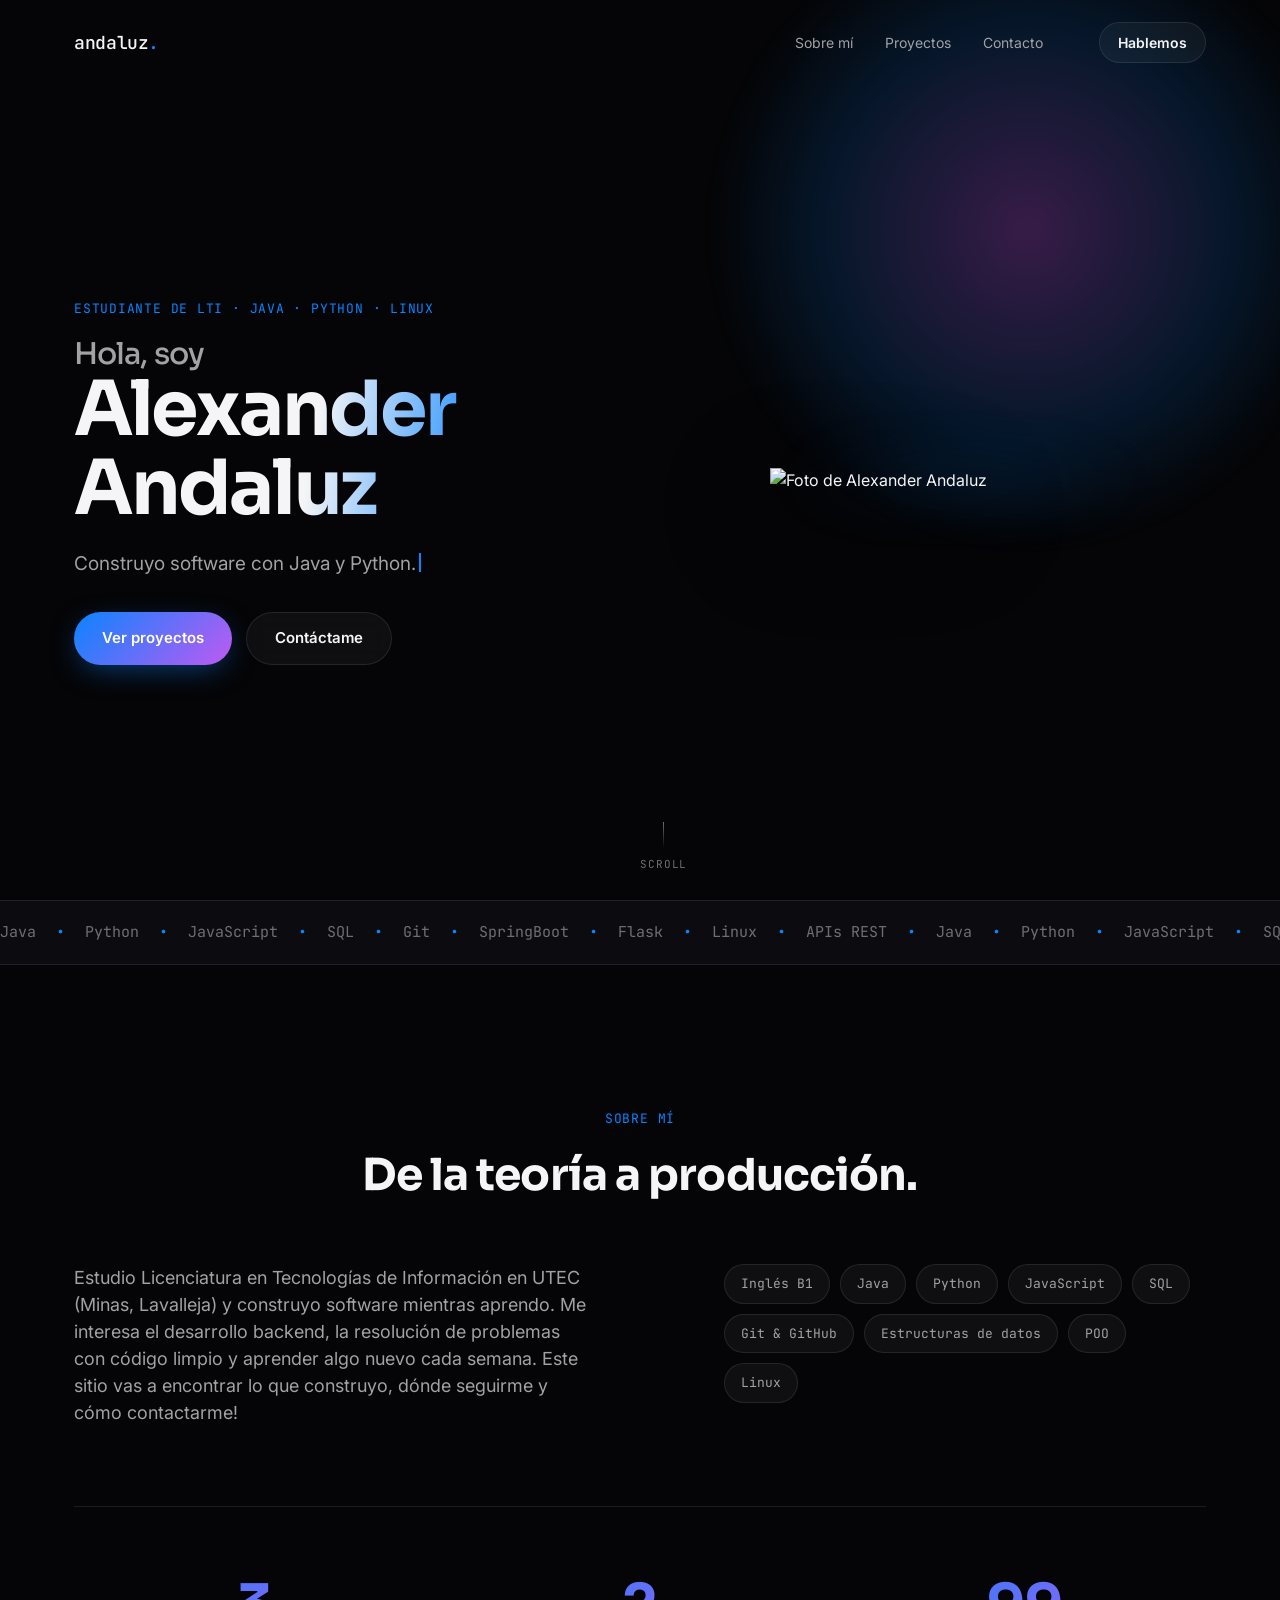
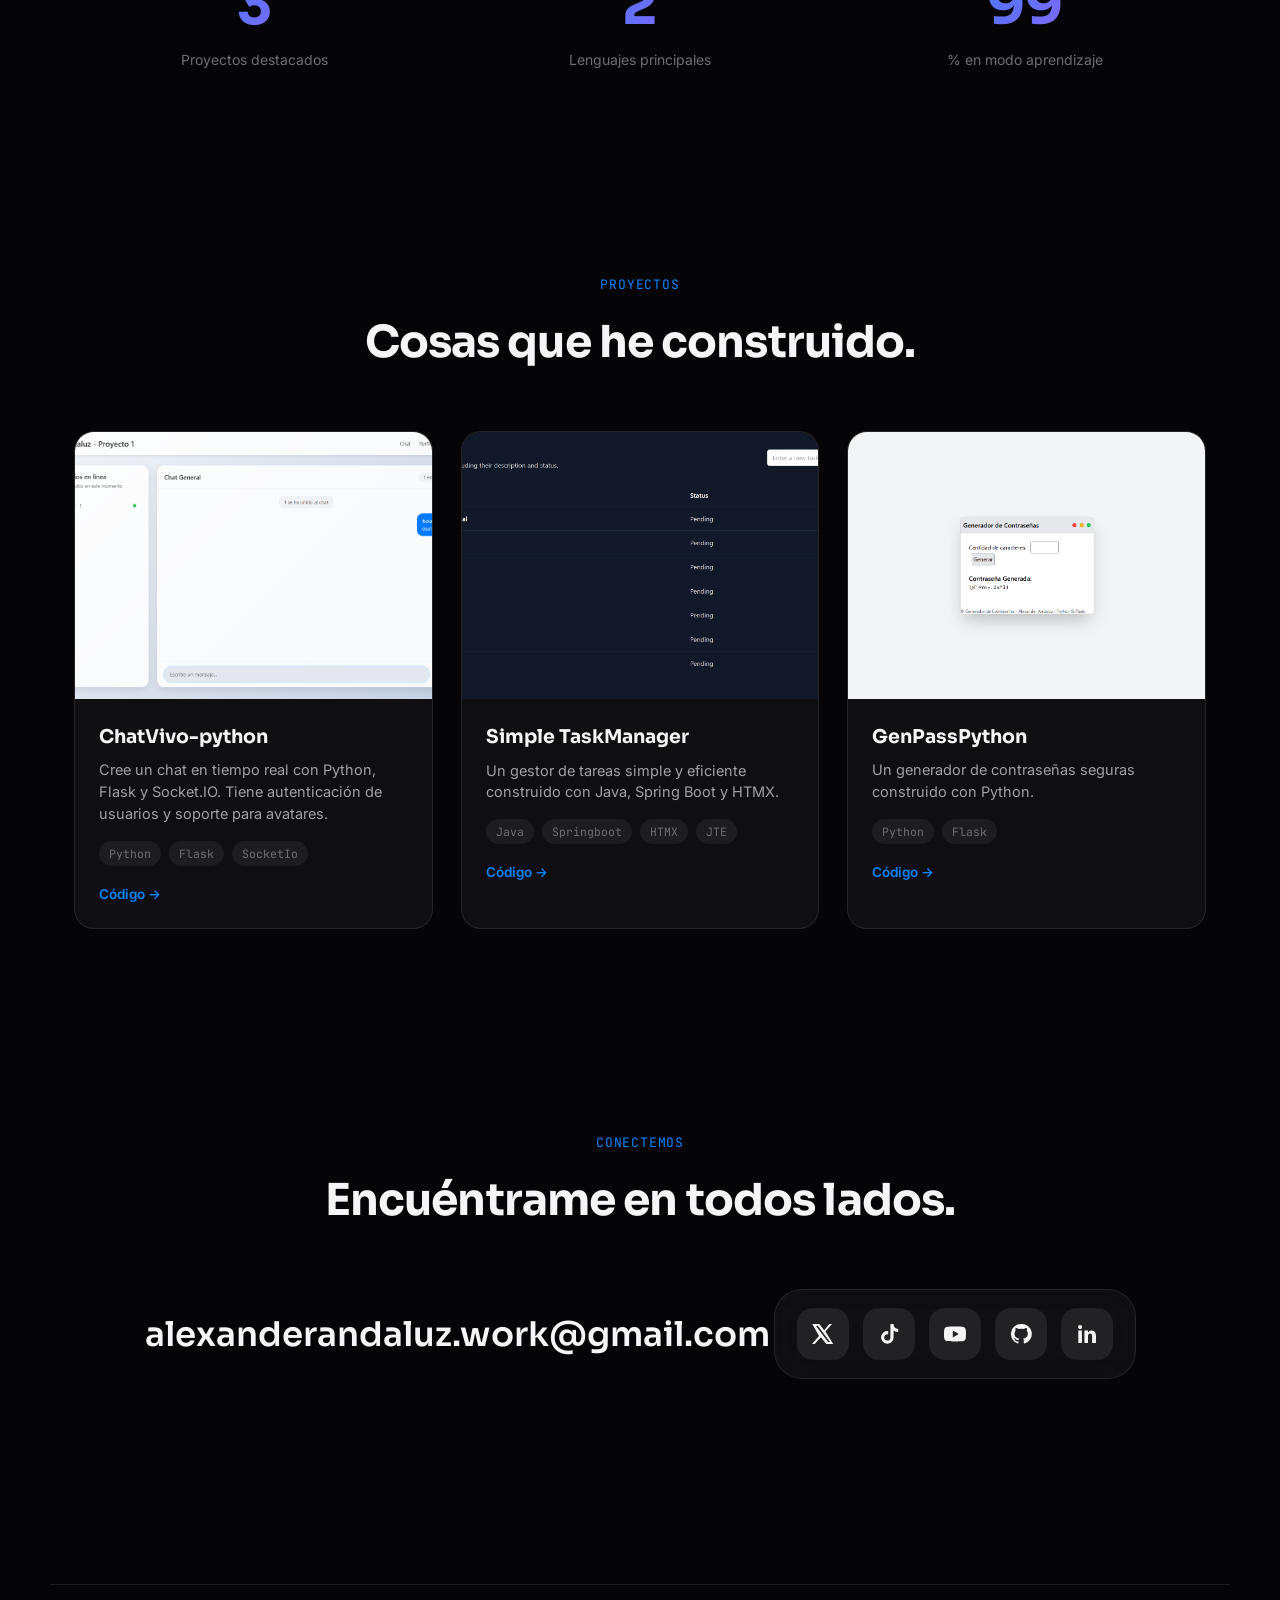
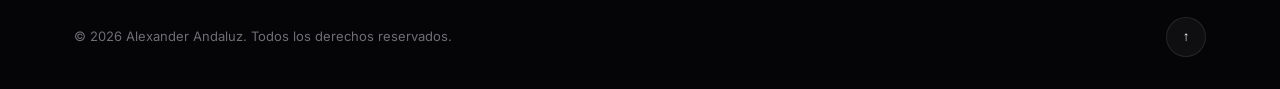
==== index.html @ b4e644f8 "Carga" ====
<!DOCTYPE html>
<html lang="es">
<head>
<meta charset="UTF-8">
<meta name="viewport" content="width=device-width, initial-scale=1.0">
<title>Alexander Andaluz — Desarrollador</title>
<meta name="description" content="Alexander Andaluz. Estudiante de LTI en UTEC. Desarrollador Java & Python. Portafolio y proyectos.">

<!-- ============================================================
     TIP: Aquí puedes cambiar el título de la pestaña y la descripción
     que aparece cuando compartes el link (SEO / redes sociales).
============================================================ -->

<!-- Tipografías: Sora (display), Inter (texto), JetBrains Mono (detalles/código) -->
<link rel="preconnect" href="https://fonts.googleapis.com">
<link rel="preconnect" href="https://fonts.gstatic.com" crossorigin>
<link href="https://fonts.googleapis.com/css2?family=Sora:wght@400;600;700;800&family=Inter:wght@400;500;600&family=JetBrains+Mono:wght@400;500&display=swap" rel="stylesheet">

<link rel="stylesheet" href="css/style.css">
</head>
<body>

<!-- ============================================================
     BARRA DE NAVEGACIÓN
============================================================ -->
<header class="nav" id="nav">
  <div class="nav__inner">
    <a href="#inicio" class="nav__logo">andaluz<span class="dot">.</span></a>

    <nav class="nav__links" id="navLinks">
      <a href="#sobre-mi" class="nav__link">Sobre mí</a>
      <a href="#proyectos" class="nav__link">Proyectos</a>
      <!--<a href="#tienda" class="nav__link">Ebook</a>-->
      <a href="#contacto" class="nav__link">Contacto</a>
    </nav>

    <a href="#contacto" class="nav__cta">Hablemos</a>

    <button class="nav__burger" id="navBurger" aria-label="Abrir menú" aria-expanded="false">
      <span></span><span></span><span></span>
    </button>
  </div>
</header>

<!-- Menú móvil pantalla completa -->
<div class="mobile-menu" id="mobileMenu">
  <a href="#sobre-mi">Sobre mí</a>
  <a href="#proyectos">Proyectos</a>
  <!--<a href="#tienda">Ebook</a>-->
  <a href="#contacto">Contacto</a>
</div>

<main>

  <!-- ============================================================
       HERO
       MODIFICA AQUÍ: tu nombre, tu frase, tu foto
  ============================================================ -->
  <section class="hero" id="inicio">
    <div class="hero__aura" aria-hidden="true"></div>

    <div class="hero__inner">
      <div class="hero__text">
        <p class="eyebrow reveal">Estudiante de LTI · Java · Python · Linux</p>

        <h1 class="hero__title">
          <span class="line reveal">Hola, soy</span>
          <span class="line reveal hero__name">Alexander Andaluz</span>
        </h1>

        <!-- MODIFICA AQUÍ: cambia esta frase por tu propuesta de valor real -->
        <p class="hero__subtitle reveal" id="typedText"></p>

        <div class="hero__actions reveal">
          <a href="#proyectos" class="btn btn--primary">Ver proyectos</a>
          <a href="#contacto" class="btn btn--ghost">Contáctame</a>
        </div>
      </div>

      <div class="hero__photo reveal">
        <div class="hero__photo-glow" aria-hidden="true"></div>
        <!-- MODIFICA AQUÍ: reemplaza esta imagen por tu foto de cuerpo completo, PNG sin fondo -->
        <img src="img/alexander.png" alt="Foto de Alexander Andaluz" class="hero__photo-img">
      </div>
    </div>

    <div class="scroll-hint reveal" aria-hidden="true">
      <span></span>
      Scroll
    </div>
  </section>

  <!-- ============================================================
       CINTA DE TECNOLOGÍAS (marquee infinito)
       MODIFICA AQUÍ: agrega/quita las tecnologías que dominas
  ============================================================ -->
  <section class="marquee" aria-label="Tecnologías">
    <div class="marquee__track">
      <span>Java</span><span>•</span>
      <span>Python</span><span>•</span>
      <span>JavaScript</span><span>•</span>
      <span>SQL</span><span>•</span>
      <span>Git</span><span>•</span>
      <span>SpringBoot</span><span>•</span>
      <span>Flask</span><span>•</span>
      <span>Linux</span><span>•</span>
      <span>APIs REST</span><span>•</span>
      <span>Java</span><span>•</span>
      <span>Python</span><span>•</span>
      <span>JavaScript</span><span>•</span>
      <span>SQL</span><span>•</span>
      <span>Git</span><span>•</span>
      <span>Linux</span><span>•</span>
      <span>APIs REST</span><span>•</span>
    </div>
  </section>

  <!-- ============================================================
       SOBRE MÍ
       MODIFICA AQUÍ: tu biografía y tus habilidades
  ============================================================ -->
  <section class="about" id="sobre-mi">
    <div class="section-head">
      <p class="eyebrow reveal">Sobre mí</p>
      <h2 class="section-title reveal">De la teoría a producción.</h2>
    </div>

    <div class="about__grid">
      <!-- MODIFICA AQUÍ: escribe tu historia real (2-3 párrafos cortos) -->
      <p class="about__text reveal">
        Estudio Licenciatura en Tecnologías de Información en UTEC (Minas, Lavalleja) y construyo software
        mientras aprendo. Me interesa el desarrollo backend, la resolución de
        problemas con código limpio y aprender algo nuevo cada semana. Este
        sitio vas a encontrar lo que construyo,
        dónde seguirme y cómo contactarme!
      </p>

      <div class="skills reveal">
        <!-- MODIFICA AQUÍ: agrega, quita o reordena tus habilidades -->
        <span class="skill-pill">Inglés B1</span>
        <span class="skill-pill">Java</span>
        <span class="skill-pill">Python</span>
        <span class="skill-pill">JavaScript</span>
        <span class="skill-pill">SQL</span>
        <span class="skill-pill">Git & GitHub</span>
        <span class="skill-pill">Estructuras de datos</span>
        <span class="skill-pill">POO</span>
        <span class="skill-pill">Linux</span>
      </div>
    </div>

    <div class="stats reveal">
      <!-- MODIFICA AQUÍ: tus números reales (proyectos, años, certificados...) -->
      <div class="stat">
        <span class="stat__num" data-count="3">0</span>
        <span class="stat__label">Proyectos destacados</span>
      </div>
      <div class="stat">
        <span class="stat__num" data-count="2">0</span>
        <span class="stat__label">Lenguajes principales</span>
      </div>
      <div class="stat">
        <span class="stat__num" data-count="100">0</span>
        <span class="stat__label">% en modo aprendizaje</span>
      </div>
    </div>
  </section>

  <!-- ============================================================
       PROYECTOS DESTACADOS
       MODIFICA AQUÍ: cada tarjeta = un proyecto (imagen, texto, links)
  ============================================================ -->
  <section class="projects" id="proyectos">
    <div class="section-head">
      <p class="eyebrow reveal">Proyectos</p>
      <h2 class="section-title reveal">Cosas que he construido.</h2>
    </div>

    <div class="projects__grid">

      <!-- PROYECTO 1 — MODIFICA AQUÍ -->
      <article class="project-card reveal">
        <div class="project-card__img">
          <img src="img/proyecto-1.png" alt="Vista previa del proyecto 1">
        </div>
        <div class="project-card__body">
          <h3>ChatVivo-python</h3>
          <p>Cree un chat en tiempo real con Python, Flask y Socket.IO. Tiene autenticación de usuarios y soporte para avatares.</p>
          <div class="project-card__tags">
            <span>Python</span><span>Flask</span><span>SocketIo</span>
          </div>
          <div class="project-card__links">
            <a href="https://github.com/alexanderandaluz9/ChatVivo-python" target="_blank" rel="noopener">Código →</a>
          </div>
        </div>
      </article>

      <!-- PROYECTO 2 — MODIFICA AQUÍ -->
      <article class="project-card reveal">
        <div class="project-card__img">
          <img src="img/proyecto-2.png" alt="Vista previa del proyecto 2">
        </div>
        <div class="project-card__body">
          <h3>Simple TaskManager</h3>
          <p>Un gestor de tareas simple y eficiente construido con Java, Spring Boot y HTMX.</p>
          <div class="project-card__tags">
            <span>Java</span><span>Springboot</span><span>HTMX</span><span>JTE</span>
          </div>
          <div class="project-card__links">
            <a href="https://github.com/alexanderandaluz9/simpletaskmanager" target="_blank" rel="noopener">Código →</a>
          </div>
        </div>
      </article>

      <!-- PROYECTO 3 — MODIFICA AQUÍ -->
      <article class="project-card reveal">
        <div class="project-card__img">
          <img src="img/proyecto-3.png" alt="Vista previa del proyecto 3">
        </div>
        <div class="project-card__body">
          <h3>GenPassPython</h3>
          <p>Un generador de contraseñas seguras construido con Python.</p>
          <div class="project-card__tags">
            <span>Python</span><span>Flask</span>
          </div>
          <div class="project-card__links">
            <a href="https://github.com/alexanderandaluz9/GenPassPython" target="_blank" rel="noopener">Código →</a>
          </div>
        </div>
      </article>

    </div>
  </section>

  <!-- ============================================================
       TIENDA / EBOOK
       MODIFICA AQUÍ: el link "href" del botón debe apuntar a tu
       pasarela de pago / Gumroad / Hotmart / lo que uses.
  ============================================================ -->
  
  <!-- <section class="store" id="tienda">
    <div class="store__card reveal">
      <div class="store__cover">
        <img src="img/ebook-cover.svg" alt="Portada del ebook">
      </div>
      <div class="store__body">
        <p class="eyebrow">Recurso</p>
        <! -- MODIFICA AQUÍ: título y descripción real de tu ebook / producto -- >
        <h2>Nombre de tu Ebook</h2>
        <p class="store__desc">
          Escribe aquí una descripción atractiva de tu ebook o producto: a quién
          va dirigido y qué va a aprender o resolver la persona que lo compre.
        </p>
        <div class="store__price">$XX <span>USD</span></div>
        <! -- MODIFICA AQUÍ: cambia "#" por el link real a tu plataforma de pago externa -- >
        <a href="#" target="_blank" rel="noopener" class="btn btn--primary">Comprar ahora →</a>
      </div>
    </div>
  </section>-->

  <!-- ============================================================
       REDES SOCIALES + CONTACTO
       MODIFICA AQUÍ: reemplaza cada "href='#'" por el link real
       a tu perfil (X, TikTok, YouTube, GitHub, GitLab, LinkedIn)
  ============================================================ -->
  <section class="contact" id="contacto">
    <div class="section-head">
      <p class="eyebrow reveal">Conectemos</p>
      <h2 class="section-title reveal">Encuéntrame en todos lados.</h2>
    </div>

    <!-- MODIFICA AQUÍ: tu correo real -->
    <a href="mailto:alexanderandaluz.work@gmail.com
" class="contact__email reveal">alexanderandaluz.work@gmail.com</a>

    <div class="dock reveal" id="dock">
      <!-- X / Twitter — MODIFICA AQUÍ el href -->
      <a href="https://x.com/IamAndaluz" target="_blank" rel="noopener" class="dock__item" data-label="X">
        <svg viewBox="0 0 24 24" fill="currentColor"><path d="M18.3 2H21l-6.6 7.5L22.2 22h-6.9l-5.4-6.8L3.7 22H1l7-8L1.3 2h7l4.9 6.2L18.3 2Zm-1.2 18h1.9L7 4h-2l12.1 16Z"/></svg>
        <span class="dock__tooltip">X</span>
      </a>
      <!-- TikTok — MODIFICA AQUÍ el href -->
      <a href="https://tiktok.com/@07andaluz" target="_blank" rel="noopener" class="dock__item" data-label="TikTok">
        <svg viewBox="0 0 24 24" fill="currentColor"><path d="M16.6 2h-3.2v13.4a3.1 3.1 0 1 1-2.2-2.98V9.1a6.3 6.3 0 1 0 5.4 6.24V8.6a7.7 7.7 0 0 0 4.6 1.5V6.9a4.4 4.4 0 0 1-4.6-4.9Z"/></svg>
        <span class="dock__tooltip">TikTok</span>
      </a>
      <!-- YouTube — MODIFICA AQUÍ el href -->
      <a href="https://www.youtube.com/@soy.alexanderandaluz" target="_blank" rel="noopener" class="dock__item" data-label="YouTube">
        <svg viewBox="0 0 24 24" fill="currentColor"><path d="M23 12s0-3.4-.4-5a3 3 0 0 0-2.1-2.1C18.9 4.5 12 4.5 12 4.5s-6.9 0-8.5.4A3 3 0 0 0 1.4 7C1 8.6 1 12 1 12s0 3.4.4 5a3 3 0 0 0 2.1 2.1c1.6.4 8.5.4 8.5.4s6.9 0 8.5-.4A3 3 0 0 0 22.6 17c.4-1.6.4-5 .4-5ZM9.8 15.5v-7l6 3.5-6 3.5Z"/></svg>
        <span class="dock__tooltip">YouTube</span>
      </a>
      <!-- GitHub — MODIFICA AQUÍ el href -->
      <a href="https://github.com/alexanderandaluz9" target="_blank" rel="noopener" class="dock__item" data-label="GitHub">
        <svg viewBox="0 0 24 24" fill="currentColor"><path d="M12 2a10 10 0 0 0-3.2 19.5c.5.1.7-.2.7-.5v-1.7c-2.8.6-3.4-1.3-3.4-1.3-.4-1.2-1-1.5-1-1.5-.9-.6.1-.6.1-.6 1 .1 1.5 1 1.5 1 .9 1.5 2.3 1.1 2.9.8.1-.7.4-1.1.6-1.3-2.2-.3-4.6-1.1-4.6-5a4 4 0 0 1 1-2.7c-.1-.3-.5-1.3.1-2.7 0 0 .9-.3 2.9 1a10 10 0 0 1 5.2 0c2-1.3 2.9-1 2.9-1 .6 1.4.2 2.4.1 2.7a4 4 0 0 1 1 2.7c0 3.9-2.4 4.7-4.6 5 .3.3.6.9.6 1.9v2.8c0 .3.2.6.7.5A10 10 0 0 0 12 2Z"/></svg>
        <span class="dock__tooltip">GitHub</span>
      </a>
      <!-- LinkedIn — MODIFICA AQUÍ el href -->
      <a href="https://www.linkedin.com/in/alexander-andaluz-" target="_blank" rel="noopener" class="dock__item" data-label="LinkedIn">
        <svg viewBox="0 0 24 24" fill="currentColor"><path d="M6.9 8.4H3.3V21H6.9V8.4ZM5.1 3a2.1 2.1 0 1 0 0 4.2 2.1 2.1 0 0 0 0-4.2ZM21 13.9c0-3.6-1.9-5.3-4.5-5.3a3.9 3.9 0 0 0-3.5 1.9V8.4H9.4c0 .8 0 12.6 0 12.6H13V14c0-.4 0-.7.1-1a2.2 2.2 0 0 1 2-1.5c1.5 0 2 1.1 2 2.7V21H21v-7.1Z"/></svg>
        <span class="dock__tooltip">LinkedIn</span>
      </a>
    </div>
  </section>

</main>

<!-- ============================================================
     FOOTER
============================================================ -->
<footer class="footer">
  <p>© <span id="year"></span> Alexander Andaluz. Todos los derechos reservados.</p>
  <button class="footer__top" id="backToTop" aria-label="Volver arriba">↑</button>
</footer>

<script src="js/script.js"></script>
</body>
</html>
---- css/style.css ----
/* =================================================================
   SISTEMA DE DISEÑO — cambia estas variables para retocar TODO el sitio
   ================================================================= */
:root {
  /* Colores base */
  --bg: #050507;
  --bg-elevated: #0c0c10;
  --text-primary: #f5f5f7;   /* blanco Apple */
  --text-secondary: #a1a1a6; /* gris Apple */
  --text-tertiary: #6e6e73;

  /* Acentos — MODIFICA AQUÍ si quieres otra paleta */
  --accent-blue: #0a84ff;
  --accent-violet: #bf5af2;
  --accent-gradient: linear-gradient(135deg, var(--accent-blue), var(--accent-violet));

  /* Vidrio / glassmorphism */
  --glass-bg: rgba(255, 255, 255, 0.045);
  --glass-bg-strong: rgba(255, 255, 255, 0.08);
  --glass-border: rgba(255, 255, 255, 0.09);

  /* Tipografía — MODIFICA AQUÍ si quieres otras fuentes */
  --font-display: 'Sora', sans-serif;
  --font-body: 'Inter', sans-serif;
  --font-mono: 'JetBrains Mono', monospace;

  /* Layout */
  --max-width: 1180px;
  --radius-sm: 12px;
  --radius-md: 20px;
  --radius-lg: 28px;

  --ease: cubic-bezier(0.16, 1, 0.3, 1);
}

* { margin: 0; padding: 0; box-sizing: border-box; }

html { scroll-behavior: smooth; }

body {
  background: var(--bg);
  color: var(--text-primary);
  font-family: var(--font-body);
  line-height: 1.5;
  -webkit-font-smoothing: antialiased;
  overflow-x: hidden;
}

img { max-width: 100%; display: block; }

a { color: inherit; text-decoration: none; }

section { position: relative; }

::selection { background: var(--accent-blue); color: #fff; }

/* Foco visible para accesibilidad con teclado */
a:focus-visible, button:focus-visible {
  outline: 2px solid var(--accent-blue);
  outline-offset: 3px;
  border-radius: 4px;
}

/* Respeta si el usuario prefiere menos movimiento */
@media (prefers-reduced-motion: reduce) {
  *, *::before, *::after {
    animation-duration: 0.01ms !important;
    animation-iteration-count: 1 !important;
    transition-duration: 0.01ms !important;
    scroll-behavior: auto !important;
  }
}

.eyebrow {
  font-family: var(--font-mono);
  font-size: 13px;
  letter-spacing: 0.06em;
  text-transform: uppercase;
  color: var(--accent-blue);
  margin-bottom: 14px;
  display: inline-block;
}

.section-head { max-width: 640px; margin: 0 auto 56px; text-align: center; }

.section-title {
  font-family: var(--font-display);
  font-weight: 700;
  font-size: clamp(28px, 4vw, 44px);
  letter-spacing: -0.02em;
  color: var(--text-primary);
}

/* Botones */
.btn {
  display: inline-flex;
  align-items: center;
  gap: 8px;
  padding: 14px 28px;
  border-radius: 999px;
  font-weight: 600;
  font-size: 15px;
  transition: transform .35s var(--ease), box-shadow .35s var(--ease), background .35s var(--ease);
}
.btn--primary {
  background: var(--accent-gradient);
  color: #fff;
  box-shadow: 0 8px 30px -8px rgba(10, 132, 255, 0.55);
}
.btn--primary:hover { transform: translateY(-2px) scale(1.02); box-shadow: 0 14px 36px -8px rgba(191, 90, 242, 0.6); }
.btn--ghost {
  background: var(--glass-bg);
  border: 1px solid var(--glass-border);
  color: var(--text-primary);
  backdrop-filter: blur(12px);
}
.btn--ghost:hover { background: var(--glass-bg-strong); transform: translateY(-2px); }

/* =================================================================
   REVEAL ON SCROLL — controlado por script.js (IntersectionObserver)
   ================================================================= */
.reveal {
  opacity: 0;
  transform: translateY(24px);
  transition: opacity .8s var(--ease), transform .8s var(--ease);
}
.reveal.is-visible { opacity: 1; transform: translateY(0); }

/* =================================================================
   NAV
   ================================================================= */
.nav {
  position: fixed;
  top: 0; left: 0; right: 0;
  z-index: 100;
  padding: 22px 0;
  transition: padding .35s var(--ease), background .35s var(--ease), border-color .35s var(--ease);
  border-bottom: 1px solid transparent;
}
.nav.is-scrolled {
  padding: 12px 0;
  background: rgba(5, 5, 7, 0.7);
  backdrop-filter: blur(16px);
  border-bottom: 1px solid var(--glass-border);
}
.nav__inner {
  max-width: var(--max-width);
  margin: 0 auto;
  padding: 0 24px;
  display: flex;
  align-items: center;
  justify-content: space-between;
  gap: 24px;
}
.nav__logo {
  font-family: var(--font-mono);
  font-weight: 500;
  font-size: 18px;
  letter-spacing: -0.02em;
}
.nav__logo .dot { color: var(--accent-blue); }
.nav__links {
  display: flex;
  gap: 32px;
  margin-left: auto;
  margin-right: 32px;
}
.nav__link {
  font-size: 14px;
  color: var(--text-secondary);
  transition: color .25s ease;
}
.nav__link:hover { color: var(--text-primary); }
.nav__cta {
  font-size: 14px;
  font-weight: 600;
  padding: 9px 18px;
  border-radius: 999px;
  background: var(--glass-bg);
  border: 1px solid var(--glass-border);
  white-space: nowrap;
}
.nav__cta:hover { background: var(--glass-bg-strong); }

.nav__burger {
  display: none;
  flex-direction: column;
  gap: 5px;
  background: none;
  border: none;
  cursor: pointer;
  padding: 6px;
}
.nav__burger span {
  width: 22px; height: 2px;
  background: var(--text-primary);
  transition: transform .3s ease, opacity .3s ease;
}
.nav__burger.is-open span:nth-child(1) { transform: translateY(7px) rotate(45deg); }
.nav__burger.is-open span:nth-child(2) { opacity: 0; }
.nav__burger.is-open span:nth-child(3) { transform: translateY(-7px) rotate(-45deg); }

.mobile-menu {
  position: fixed;
  inset: 0;
  z-index: 90;
  background: rgba(5,5,7,0.97);
  backdrop-filter: blur(20px);
  display: flex;
  flex-direction: column;
  align-items: center;
  justify-content: center;
  gap: 32px;
  transform: translateY(-100%);
  opacity: 0;
  transition: transform .45s var(--ease), opacity .3s ease;
  pointer-events: none;
}
.mobile-menu.is-open {
  transform: translateY(0);
  opacity: 1;
  pointer-events: auto;
}
.mobile-menu a {
  font-family: var(--font-display);
  font-size: 30px;
  font-weight: 600;
}

/* =================================================================
   HERO
   ================================================================= */
.hero {
  min-height: 100vh;
  display: flex;
  flex-direction: column;
  justify-content: center;
  padding: 140px 24px 80px;
  max-width: var(--max-width);
  margin: 0 auto;
}
.hero__aura {
  position: absolute;
  top: -10%;
  right: -10%;
  width: 640px;
  height: 640px;
  background: radial-gradient(circle, rgba(191,90,242,0.28), rgba(10,132,255,0.14) 45%, transparent 70%);
  filter: blur(10px);
  z-index: -1;
  border-radius: 50%;
  pointer-events: none;
}
.hero__inner {
  display: grid;
  grid-template-columns: 1.1fr 0.9fr;
  align-items: center;
  gap: 40px;
}
.hero__title { margin: 6px 0 22px; }
.hero__title .line {
  display: block;
  font-family: var(--font-display);
  font-weight: 700;
  line-height: 1.04;
  letter-spacing: -0.03em;
}
.hero__title .line:first-child { font-size: clamp(22px, 3vw, 30px); color: var(--text-secondary); font-weight: 500; }
.hero__name {
  font-size: clamp(40px, 7vw, 76px);
  background: linear-gradient(100deg, var(--text-primary) 40%, var(--accent-blue) 70%, var(--accent-violet) 100%);
  -webkit-background-clip: text;
  background-clip: text;
  color: transparent;
}
.hero__subtitle {
  font-size: clamp(16px, 2vw, 19px);
  color: var(--text-secondary);
  max-width: 480px;
  min-height: 1.6em;
}
.hero__subtitle::after {
  content: '';
  display: inline-block;
  width: 2px;
  height: 1em;
  background: var(--accent-blue);
  margin-left: 3px;
  vertical-align: -2px;
  animation: blink 1s step-end infinite;
}
@keyframes blink { 50% { opacity: 0; } }

.hero__actions { display: flex; gap: 14px; margin-top: 32px; flex-wrap: wrap; }

.hero__photo { position: relative; display: flex; justify-content: center; }
.hero__photo-glow {
  position: absolute;
  inset: 8% 12%;
  background: radial-gradient(ellipse at center, rgba(10,132,255,0.35), transparent 70%);
  filter: blur(30px);
  z-index: 0;
}
.hero__photo-img {
  position: relative;
  z-index: 1;
  width: 100%;
  max-width: 380px;
  filter: drop-shadow(0 30px 60px rgba(0,0,0,0.55));
  animation: float 6s ease-in-out infinite;
}
@keyframes float {
  0%, 100% { transform: translateY(0); }
  50% { transform: translateY(-16px); }
}

.scroll-hint {
  position: absolute;
  bottom: 28px;
  left: 50%;
  transform: translateX(-50%);
  display: flex;
  flex-direction: column;
  align-items: center;
  gap: 8px;
  font-family: var(--font-mono);
  font-size: 11px;
  letter-spacing: 0.08em;
  text-transform: uppercase;
  color: var(--text-tertiary);
}
.scroll-hint span {
  width: 1px;
  height: 26px;
  background: linear-gradient(var(--text-tertiary), transparent);
  animation: scrollLine 1.8s ease-in-out infinite;
}
@keyframes scrollLine {
  0% { transform: scaleY(0); transform-origin: top; }
  50% { transform: scaleY(1); transform-origin: top; }
  50.1% { transform-origin: bottom; }
  100% { transform: scaleY(0); transform-origin: bottom; }
}

/* =================================================================
   MARQUEE de tecnologías
   ================================================================= */
.marquee {
  border-top: 1px solid var(--glass-border);
  border-bottom: 1px solid var(--glass-border);
  padding: 20px 0;
  overflow: hidden;
  background: var(--bg-elevated);
}
.marquee__track {
  display: flex;
  gap: 20px;
  width: max-content;
  font-family: var(--font-mono);
  font-size: 15px;
  color: var(--text-tertiary);
  animation: marquee 22s linear infinite;
}
.marquee__track span:nth-child(2n) { color: var(--accent-blue); }
@keyframes marquee {
  from { transform: translateX(0); }
  to { transform: translateX(-50%); }
}

/* =================================================================
   SOBRE MÍ
   ================================================================= */
.about { padding: 140px 24px; max-width: var(--max-width); margin: 0 auto; }
.about__grid {
  display: grid;
  grid-template-columns: 1.1fr 0.9fr;
  gap: 60px;
  align-items: start;
}
.about__text { font-size: 18px; color: var(--text-secondary); max-width: 520px; }
.skills { display: flex; flex-wrap: wrap; gap: 10px; }
.skill-pill {
  font-family: var(--font-mono);
  font-size: 13px;
  padding: 9px 16px;
  border-radius: 999px;
  background: var(--glass-bg);
  border: 1px solid var(--glass-border);
  color: var(--text-secondary);
  transition: border-color .25s ease, color .25s ease;
}
.skill-pill:hover { border-color: var(--accent-blue); color: var(--text-primary); }

.stats {
  display: grid;
  grid-template-columns: repeat(3, 1fr);
  gap: 24px;
  margin-top: 80px;
  padding-top: 56px;
  border-top: 1px solid var(--glass-border);
  text-align: center;
}
.stat__num {
  display: block;
  font-family: var(--font-display);
  font-size: clamp(36px, 5vw, 56px);
  font-weight: 700;
  background: var(--accent-gradient);
  -webkit-background-clip: text;
  background-clip: text;
  color: transparent;
}
.stat__label { font-size: 14px; color: var(--text-tertiary); }

/* =================================================================
   PROYECTOS
   ================================================================= */
.projects { padding: 60px 24px 140px; max-width: var(--max-width); margin: 0 auto; }
.projects__grid {
  display: grid;
  grid-template-columns: repeat(3, 1fr);
  gap: 28px;
}
.project-card {
  background: var(--glass-bg);
  border: 1px solid var(--glass-border);
  border-radius: var(--radius-md);
  overflow: hidden;
  transition: transform .45s var(--ease), border-color .45s var(--ease), box-shadow .45s var(--ease);
}
.project-card:hover {
  transform: translateY(-8px);
  border-color: rgba(191,90,242,0.4);
  box-shadow: 0 24px 48px -20px rgba(10,132,255,0.35);
}
.project-card__img { aspect-ratio: 4/3; overflow: hidden; }
.project-card__img img { width: 100%; height: 100%; object-fit: cover; transition: transform .6s var(--ease); }
.project-card:hover .project-card__img img { transform: scale(1.06); }
.project-card__body { padding: 24px; }
.project-card__body h3 { font-family: var(--font-display); font-size: 19px; margin-bottom: 8px; }
.project-card__body p { font-size: 14.5px; color: var(--text-secondary); margin-bottom: 16px; }
.project-card__tags { display: flex; gap: 8px; margin-bottom: 18px; flex-wrap: wrap; }
.project-card__tags span {
  font-family: var(--font-mono);
  font-size: 11.5px;
  padding: 4px 10px;
  border-radius: 999px;
  background: rgba(255,255,255,0.06);
  color: var(--text-tertiary);
}
.project-card__links { display: flex; gap: 18px; }
.project-card__links a { font-size: 13.5px; font-weight: 600; color: var(--accent-blue); transition: opacity .2s ease; }
.project-card__links a:hover { opacity: 0.7; }

/* =================================================================
   TIENDA / EBOOK
   ================================================================= */
.store { padding: 60px 24px 140px; max-width: var(--max-width); margin: 0 auto; }
.store__card {
  display: grid;
  grid-template-columns: 0.7fr 1.3fr;
  gap: 48px;
  align-items: center;
  background: var(--glass-bg);
  border: 1px solid var(--glass-border);
  border-radius: var(--radius-lg);
  padding: 48px;
}
.store__cover img {
  border-radius: var(--radius-sm);
  box-shadow: 0 30px 60px -20px rgba(0,0,0,0.6);
  transition: transform .5s var(--ease);
}
.store__card:hover .store__cover img { transform: rotate(-1deg) scale(1.02); }
.store__body h2 { font-family: var(--font-display); font-size: clamp(24px, 3vw, 32px); margin-bottom: 14px; }
.store__desc { color: var(--text-secondary); max-width: 460px; margin-bottom: 24px; }
.store__price {
  font-family: var(--font-display);
  font-size: 34px;
  font-weight: 700;
  margin-bottom: 24px;
}
.store__price span { font-size: 15px; color: var(--text-tertiary); font-weight: 500; }

/* =================================================================
   CONTACTO + DOCK de redes sociales
   ================================================================= */
.contact { padding: 60px 24px 160px; max-width: var(--max-width); margin: 0 auto; text-align: center; }
.contact__email {
  display: inline-block;
  font-family: var(--font-display);
  font-size: clamp(22px, 4vw, 34px);
  font-weight: 600;
  margin-bottom: 64px;
  position: relative;
}
.contact__email::after {
  content: '';
  position: absolute;
  left: 0; right: 0; bottom: -6px;
  height: 2px;
  background: var(--accent-gradient);
  transform: scaleX(0);
  transform-origin: left;
  transition: transform .4s var(--ease);
}
.contact__email:hover::after { transform: scaleX(1); }

/* Dock estilo macOS: los íconos se agrandan al pasar el mouse cerca */
.dock {
  display: inline-flex;
  align-items: flex-end;
  gap: 14px;
  padding: 18px 22px;
  background: var(--glass-bg);
  border: 1px solid var(--glass-border);
  border-radius: 28px;
  backdrop-filter: blur(16px);
}
.dock__item {
  position: relative;
  width: 52px;
  height: 52px;
  display: flex;
  align-items: center;
  justify-content: center;
  border-radius: 16px;
  background: var(--glass-bg-strong);
  color: var(--text-primary);
  transition: transform .25s var(--ease), background .25s ease;
}
.dock__item svg { width: 24px; height: 24px; }
.dock__item:hover { background: var(--accent-gradient); }
.dock__tooltip {
  position: absolute;
  top: -34px;
  left: 50%;
  transform: translateX(-50%) translateY(4px);
  font-family: var(--font-mono);
  font-size: 11px;
  background: #1c1c20;
  padding: 4px 9px;
  border-radius: 6px;
  white-space: nowrap;
  opacity: 0;
  pointer-events: none;
  transition: opacity .2s ease, transform .2s ease;
}
.dock__item:hover .dock__tooltip { opacity: 1; transform: translateX(-50%) translateY(0); }

/* =================================================================
   FOOTER
   ================================================================= */
.footer {
  padding: 32px 24px;
  max-width: var(--max-width);
  margin: 0 auto;
  display: flex;
  align-items: center;
  justify-content: space-between;
  border-top: 1px solid var(--glass-border);
  color: var(--text-tertiary);
  font-size: 13px;
}
.footer__top {
  width: 40px; height: 40px;
  border-radius: 50%;
  border: 1px solid var(--glass-border);
  background: var(--glass-bg);
  color: var(--text-primary);
  cursor: pointer;
  transition: transform .3s ease, background .3s ease;
}
.footer__top:hover { transform: translateY(-3px); background: var(--glass-bg-strong); }

/* =================================================================
   RESPONSIVE
   ================================================================= */
@media (max-width: 900px) {
  .nav__links, .nav__cta { display: none; }
  .nav__burger { display: flex; }

  .hero__inner { grid-template-columns: 1fr; text-align: center; }
  .hero__text { order: 2; }
  .hero__photo { display: none; }
  .hero__photo-img { max-width: 260px; }
  .hero__actions { justify-content: center; }
  .hero__subtitle { margin: 0 auto; }

  .about__grid { grid-template-columns: 1fr; gap: 36px; }
  .stats { grid-template-columns: 1fr; gap: 32px; }

  .projects__grid { grid-template-columns: 1fr; }

  .store__card { grid-template-columns: 1fr; text-align: center; padding: 32px; }
  .store__cover img { max-width: 220px; margin: 0 auto; }
  .store__desc { margin-left: auto; margin-right: auto; }

  .dock { gap: 8px; padding: 14px; }
  .dock__item { width: 44px; height: 44px; }
}

@media (max-width: 480px) {
  .hero { padding-top: 120px; }
  .about, .projects, .store, .contact { padding-left: 20px; padding-right: 20px; }
  .store__card { padding: 24px; }
}
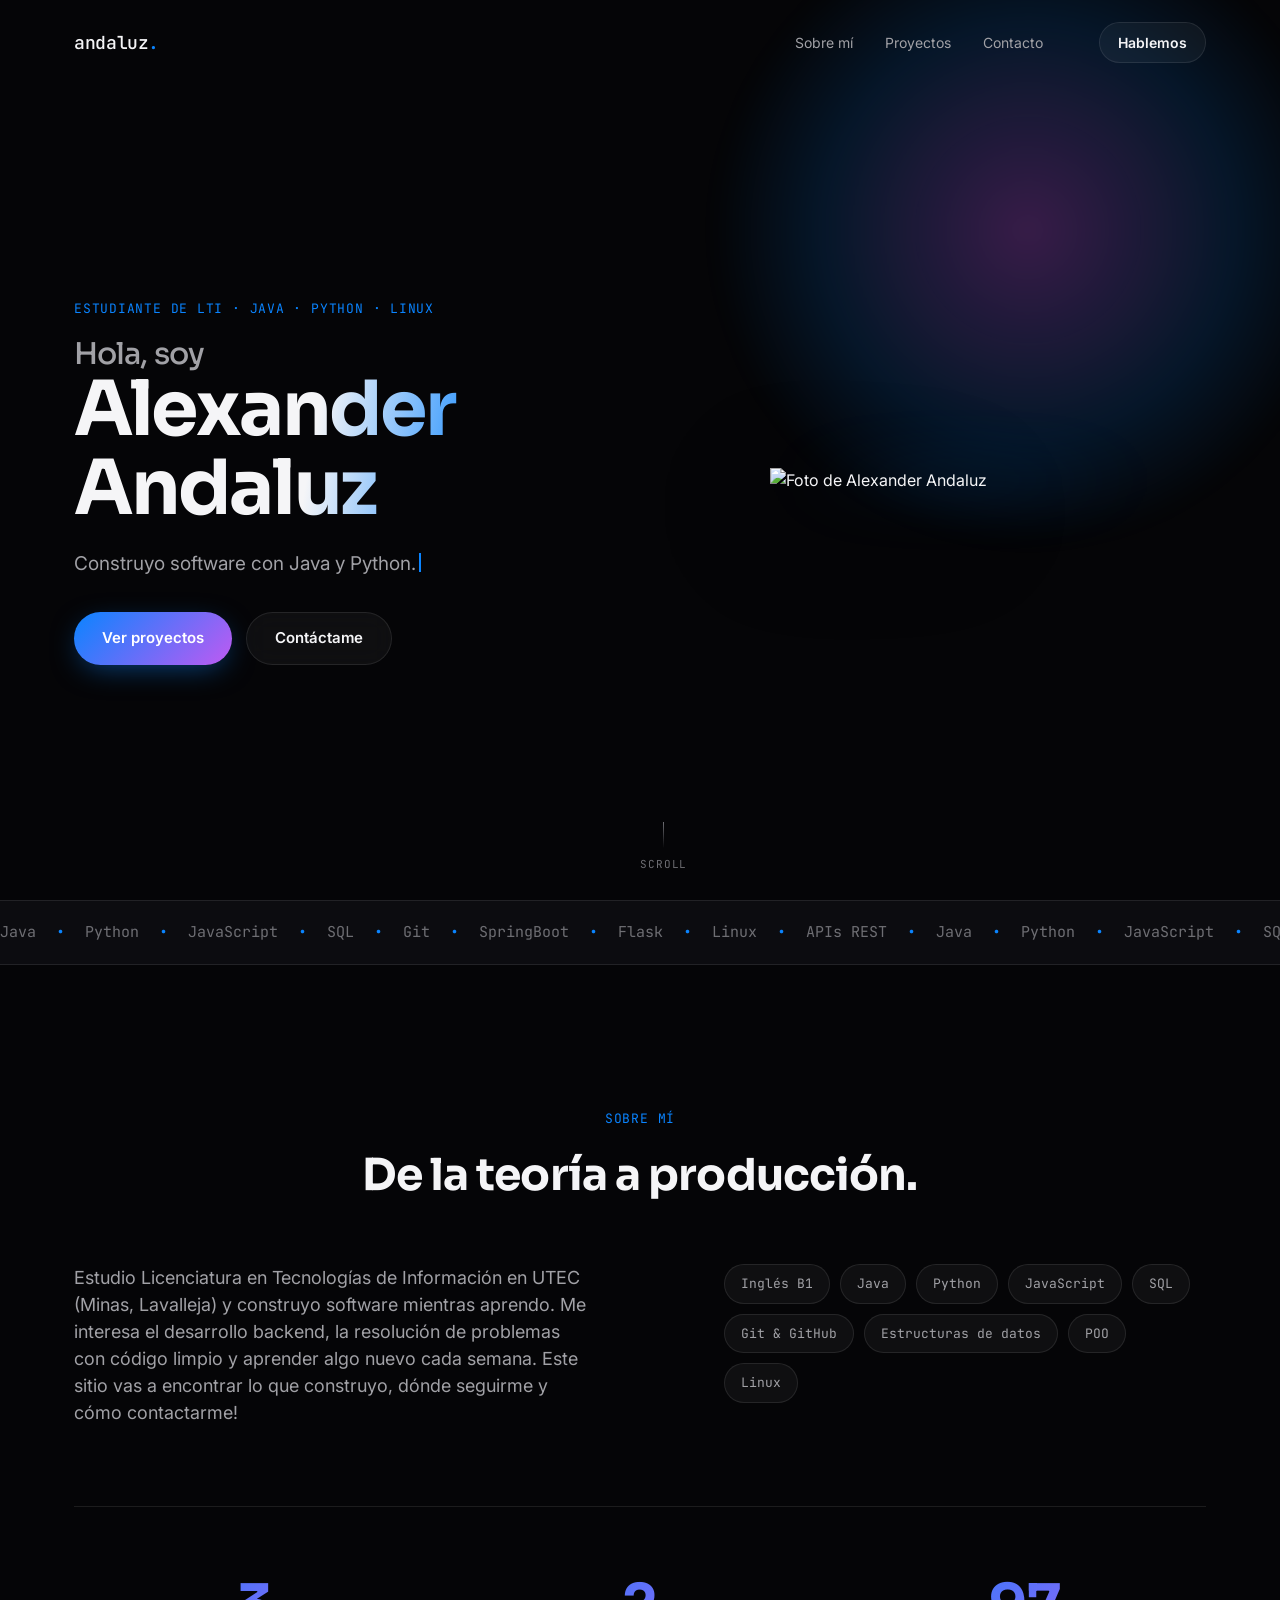
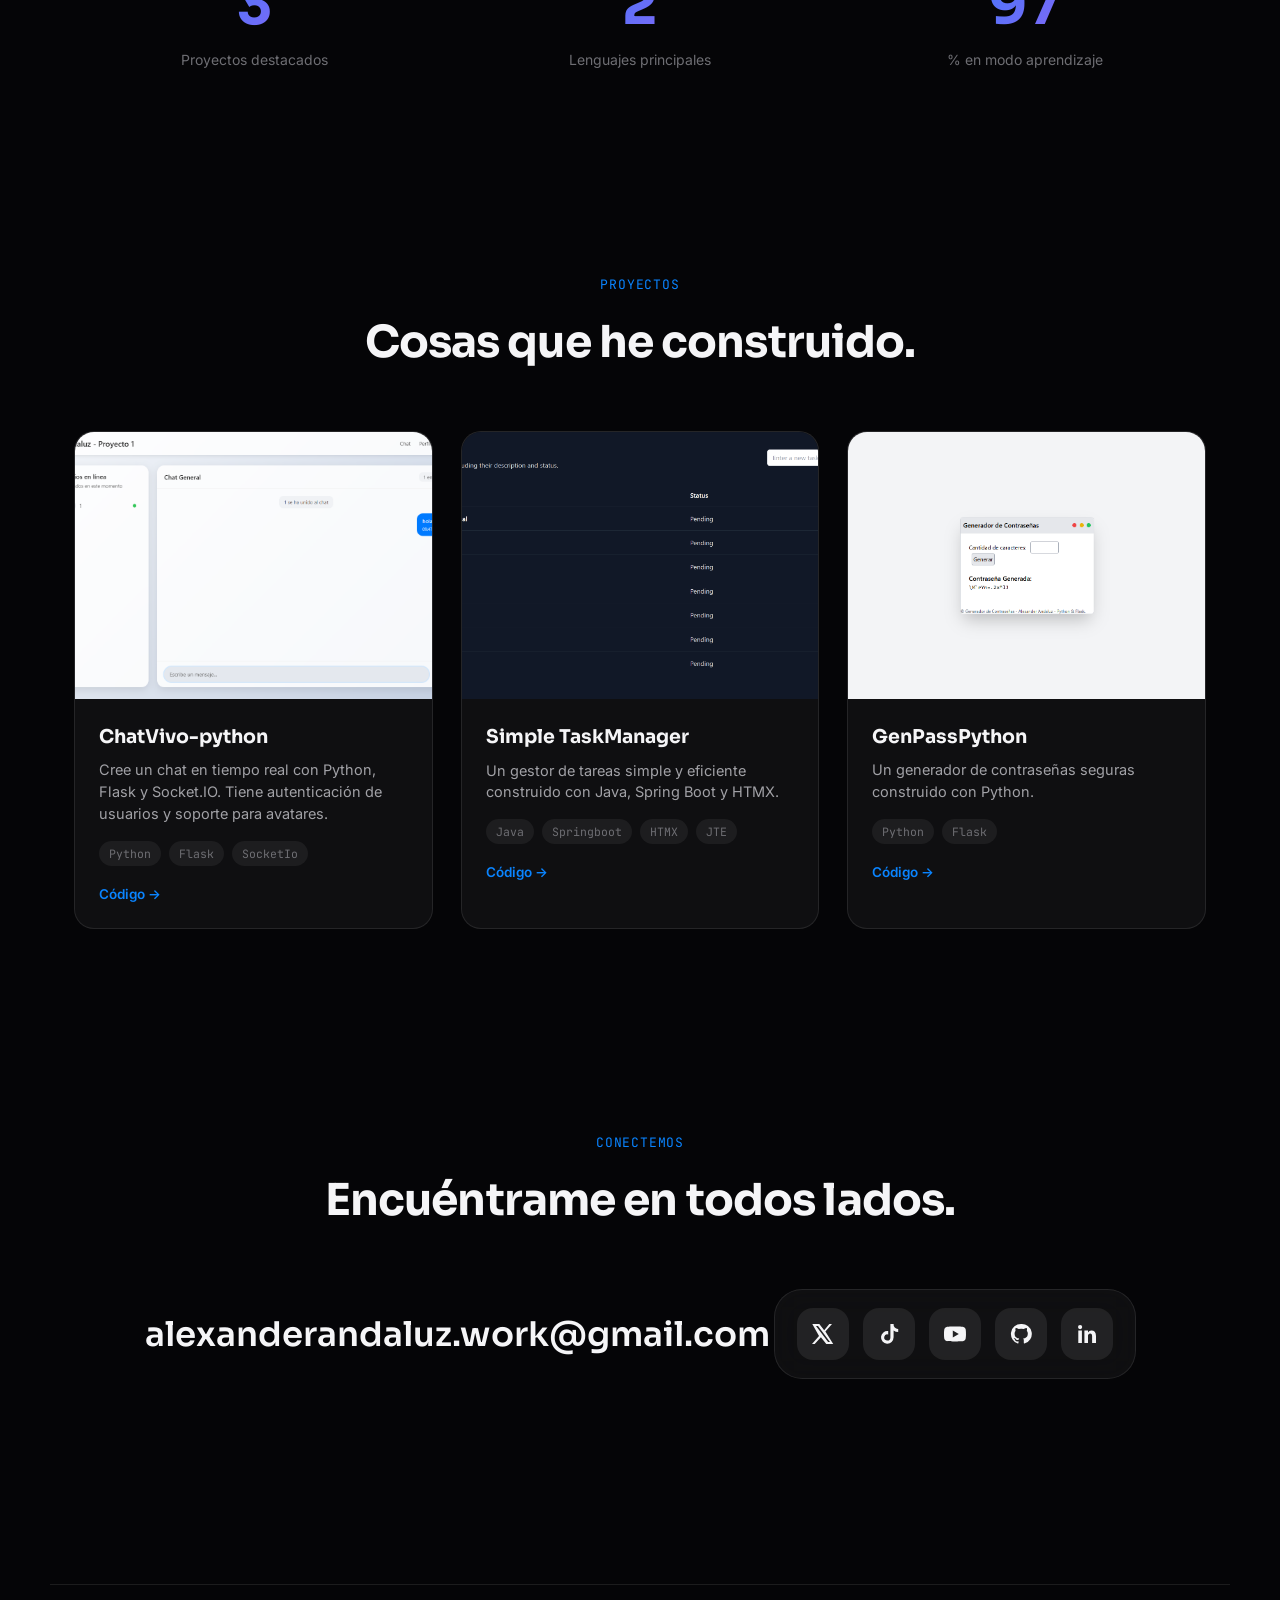
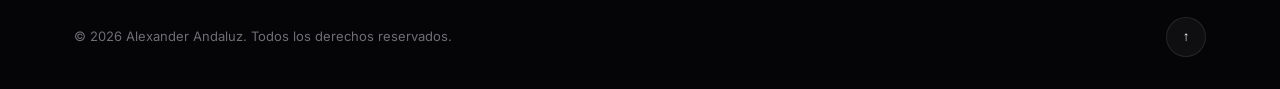
==== commit 5a7857b4: "Add Google site verification and update meta description Added Google site verification and updated " ====
--- a/index.html
+++ b/index.html
@@ -4,6 +4,7 @@
 <meta charset="UTF-8">
 <meta name="viewport" content="width=device-width, initial-scale=1.0">
 <title>Alexander Andaluz — Desarrollador</title>
+<meta name="google-site-verification" content="Jn0f0TAqcqPcOPoiQDhkaYscxNEQa9JQ7yzoBpftolM" />
 <meta name="description" content="Alexander Andaluz. Estudiante de LTI en UTEC. Desarrollador Java & Python. Portafolio y proyectos.">
 
 <!-- ============================================================
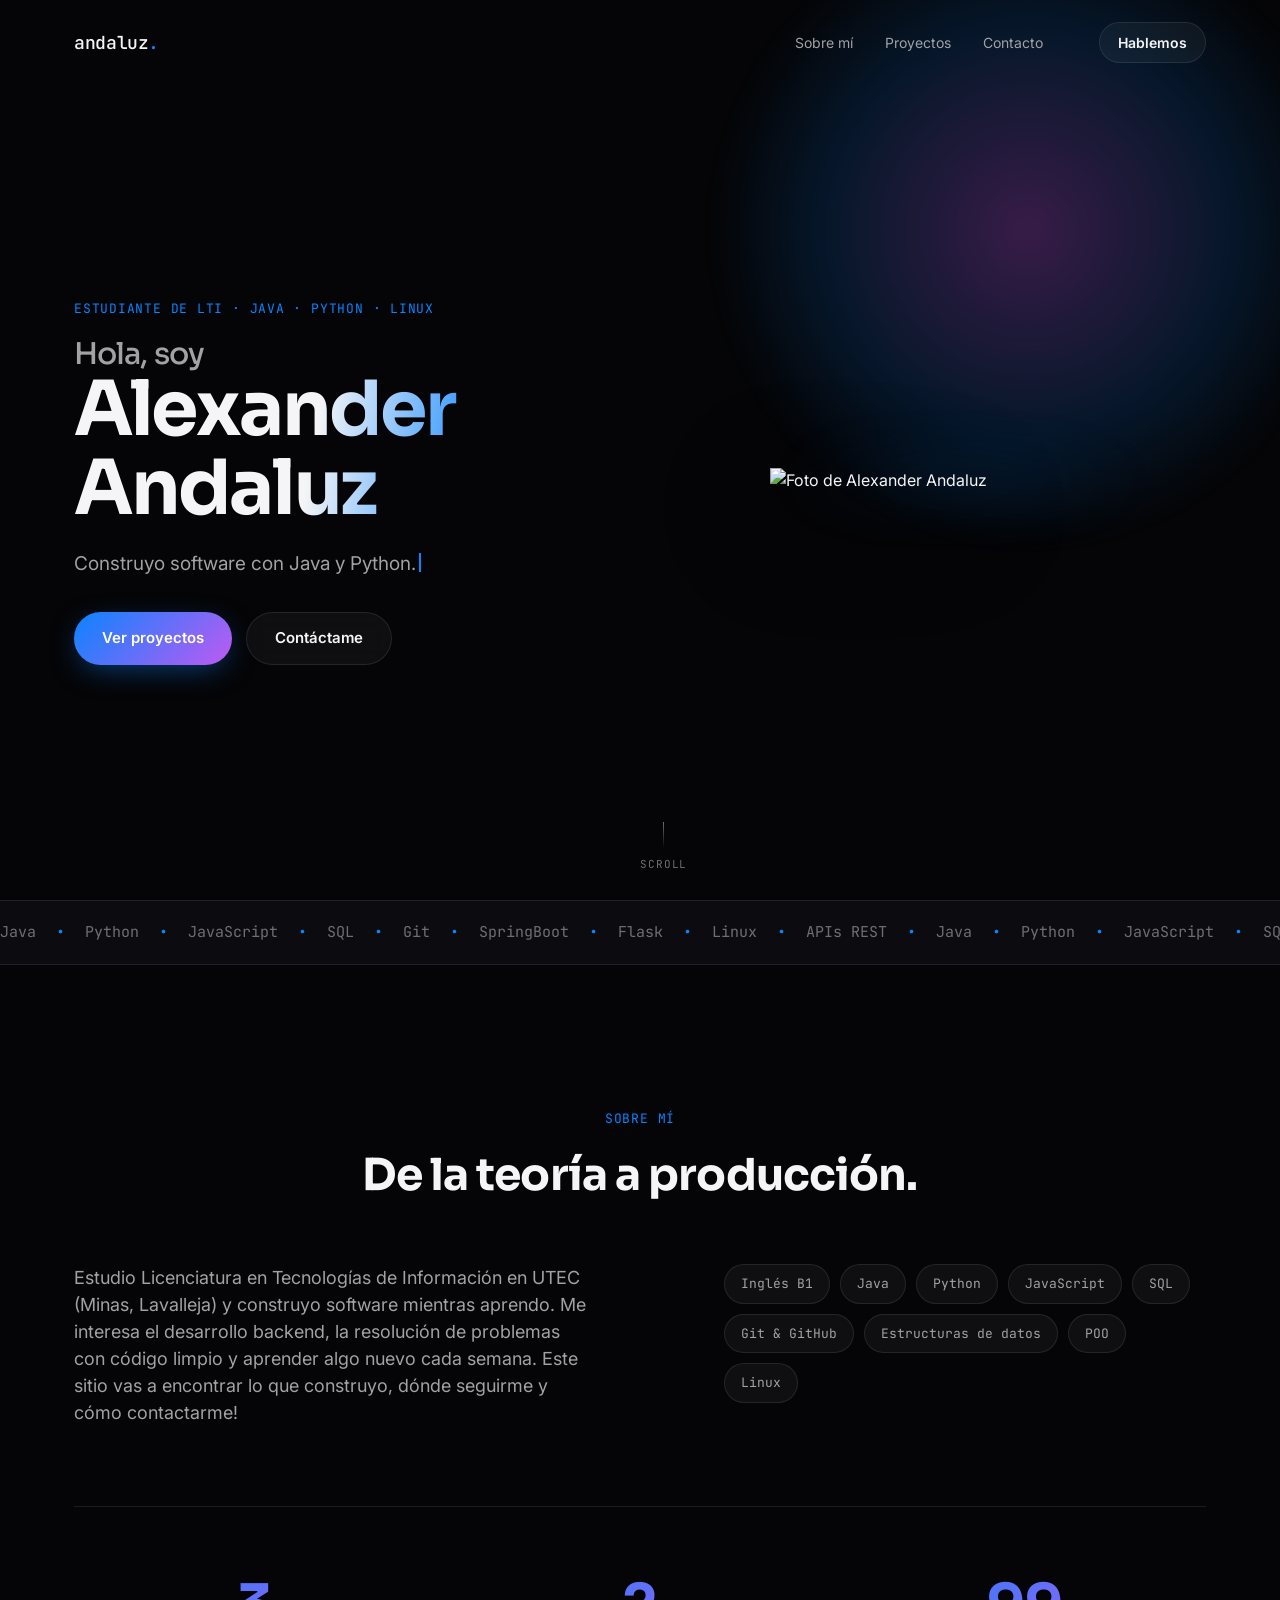
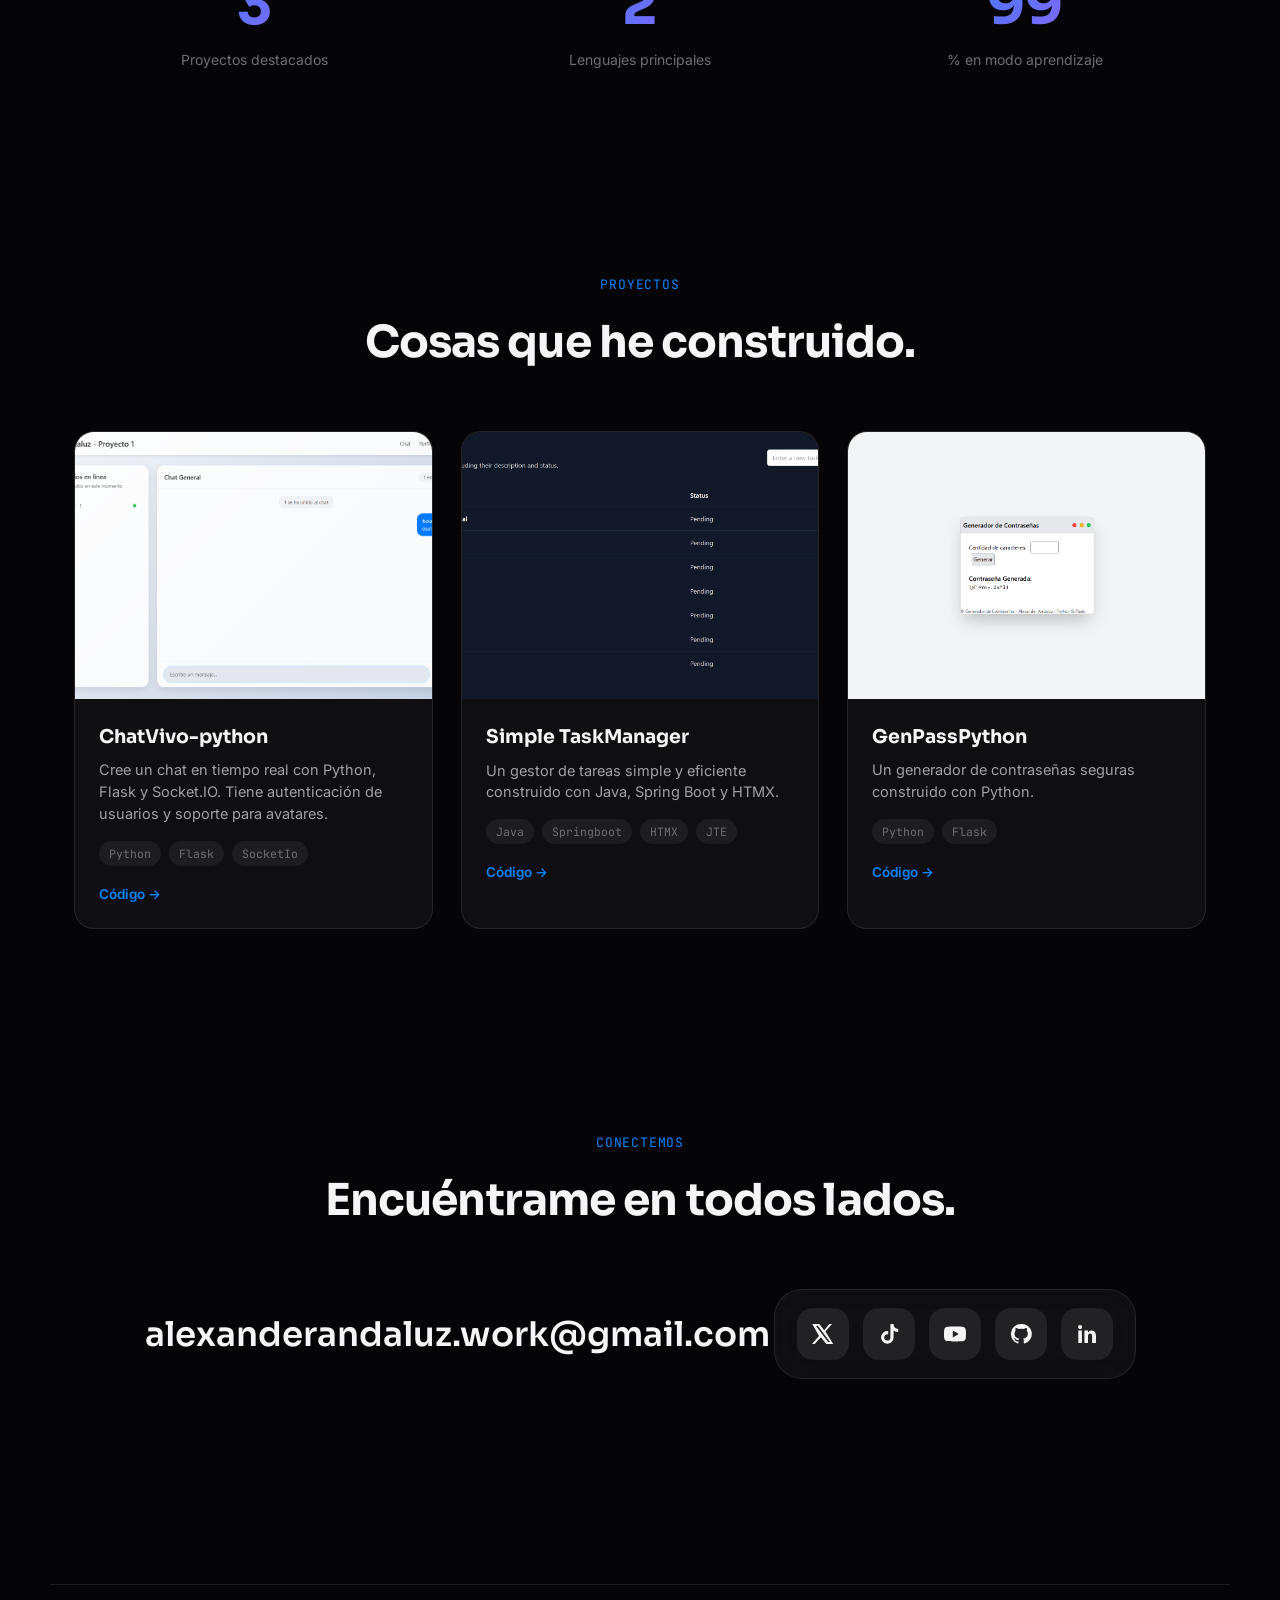
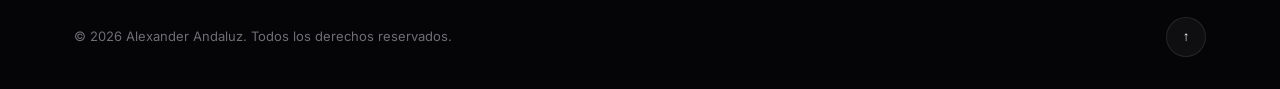
==== commit 578bd45d: "Add favicon link and meta tags to index.html" ====
--- a/index.html
+++ b/index.html
@@ -4,6 +4,7 @@
 <meta charset="UTF-8">
 <meta name="viewport" content="width=device-width, initial-scale=1.0">
 <title>Alexander Andaluz — Desarrollador</title>
+<link rel="icon" type="image/svg" href="img/logo.svg">
 <meta name="google-site-verification" content="Jn0f0TAqcqPcOPoiQDhkaYscxNEQa9JQ7yzoBpftolM" />
 <meta name="description" content="Alexander Andaluz. Estudiante de LTI en UTEC. Desarrollador Java & Python. Portafolio y proyectos.">
 
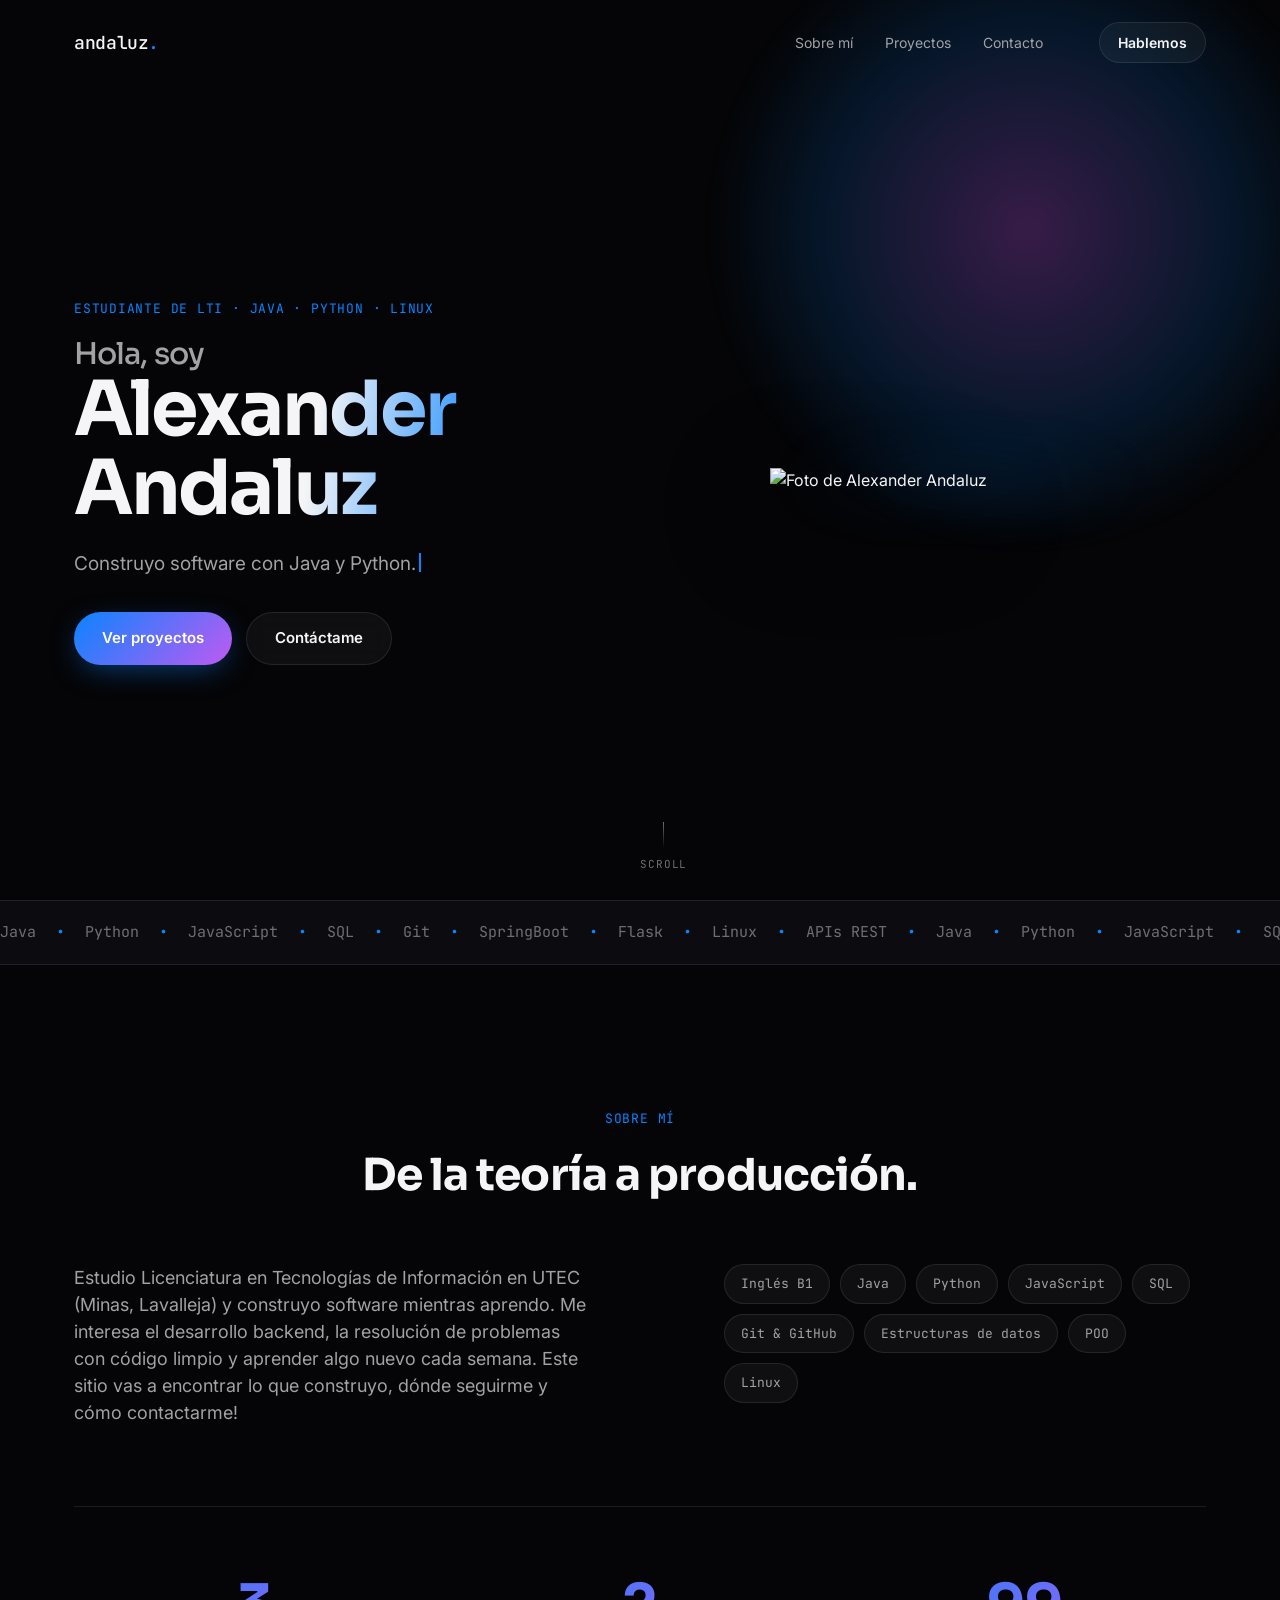
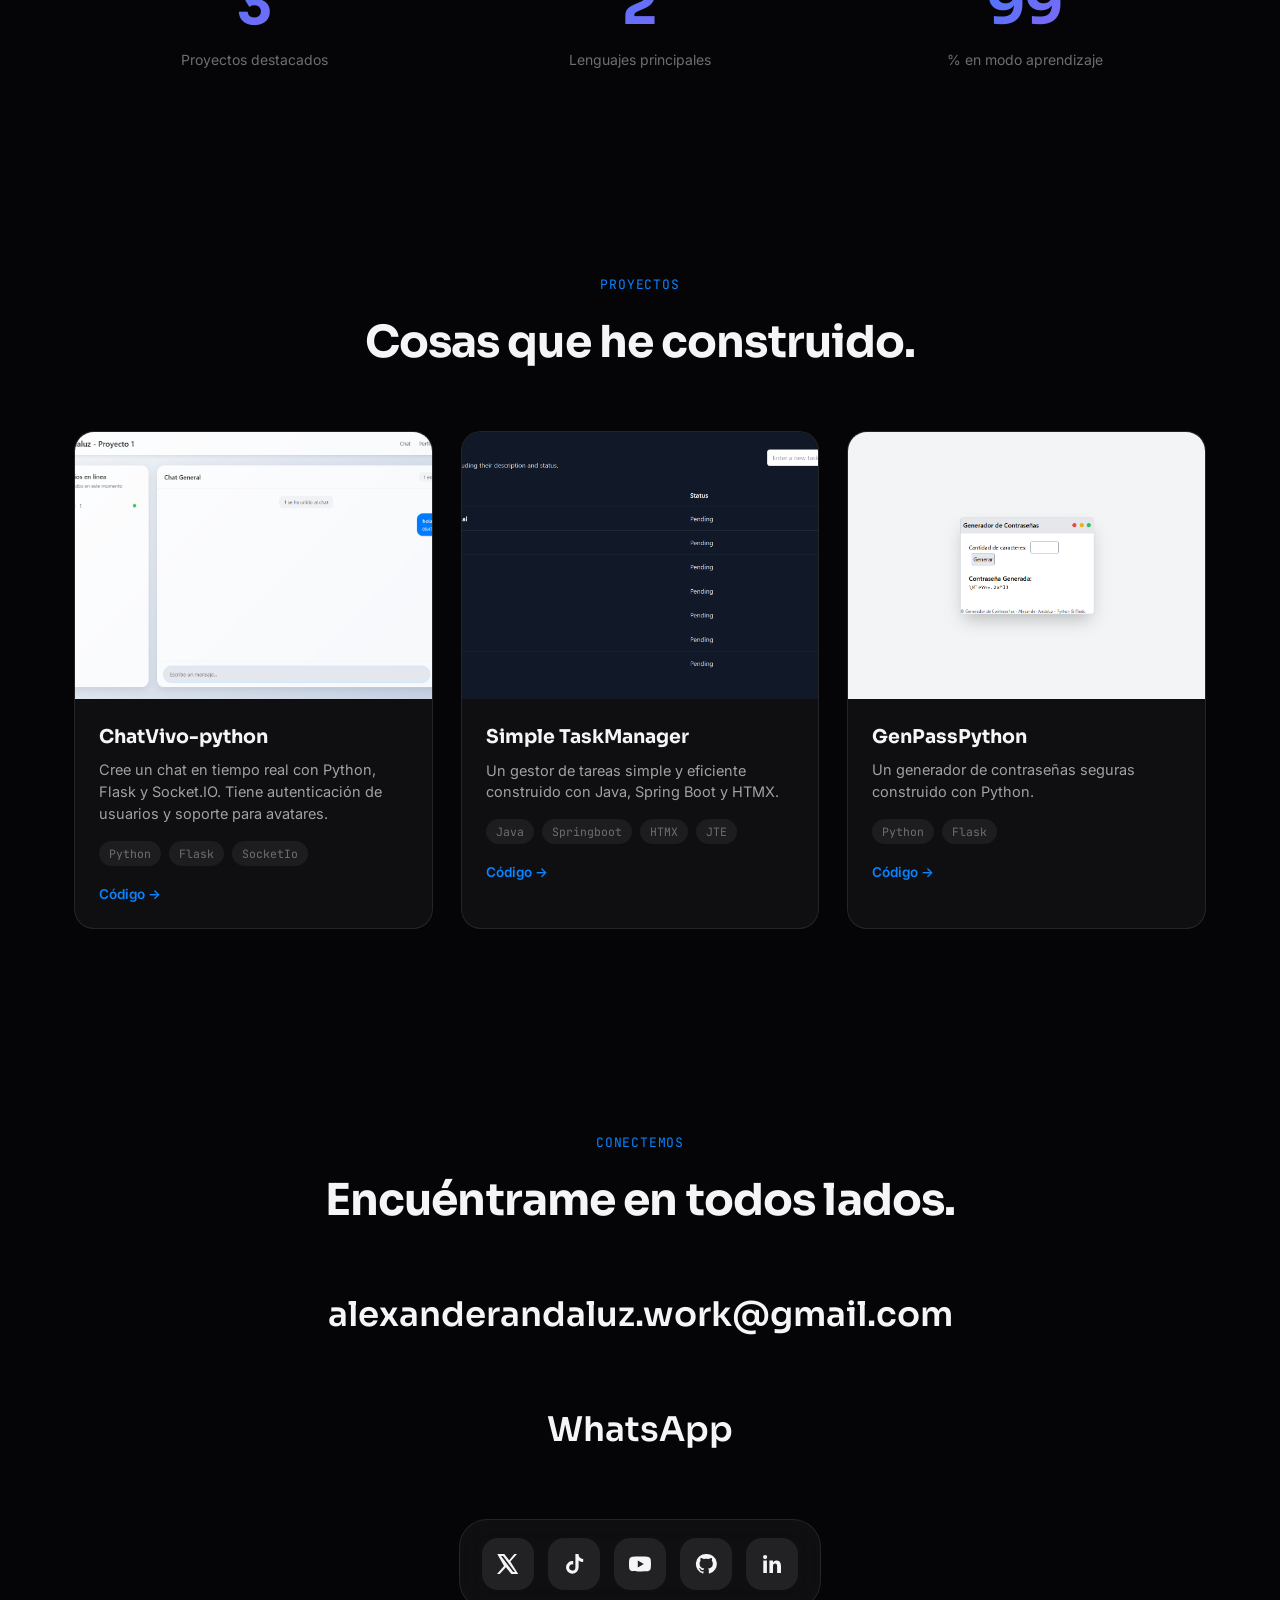
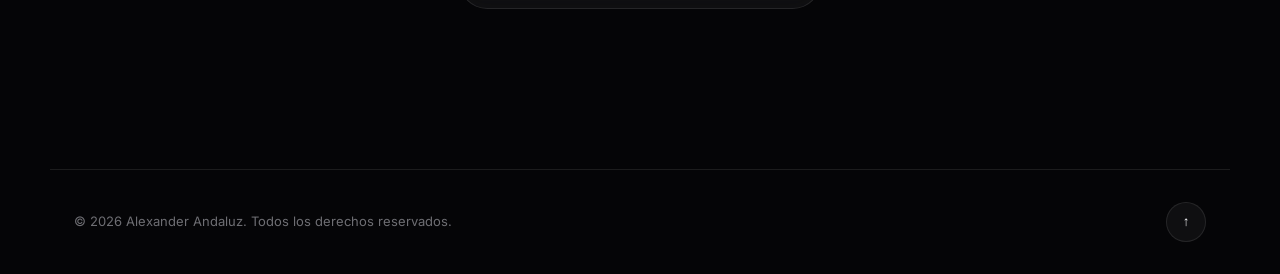
==== commit 53c9a753: "Update contact information in index.html" ====
--- a/index.html
+++ b/index.html
@@ -272,8 +272,12 @@
     </div>
 
     <!-- MODIFICA AQUÍ: tu correo real -->
-    <a href="mailto:alexanderandaluz.work@gmail.com
-" class="contact__email reveal">alexanderandaluz.work@gmail.com</a>
+    <div>
+    <a href="mailto:alexanderandaluz.work@gmail.com" class="contact__email reveal">alexanderandaluz.work@gmail.com</a>
+     </div>
+     <div>
+     <a href="http://wa.me/+59892466705" class="contact__email reveal">WhatsApp</a>
+     </div>
 
     <div class="dock reveal" id="dock">
       <!-- X / Twitter — MODIFICA AQUÍ el href -->
